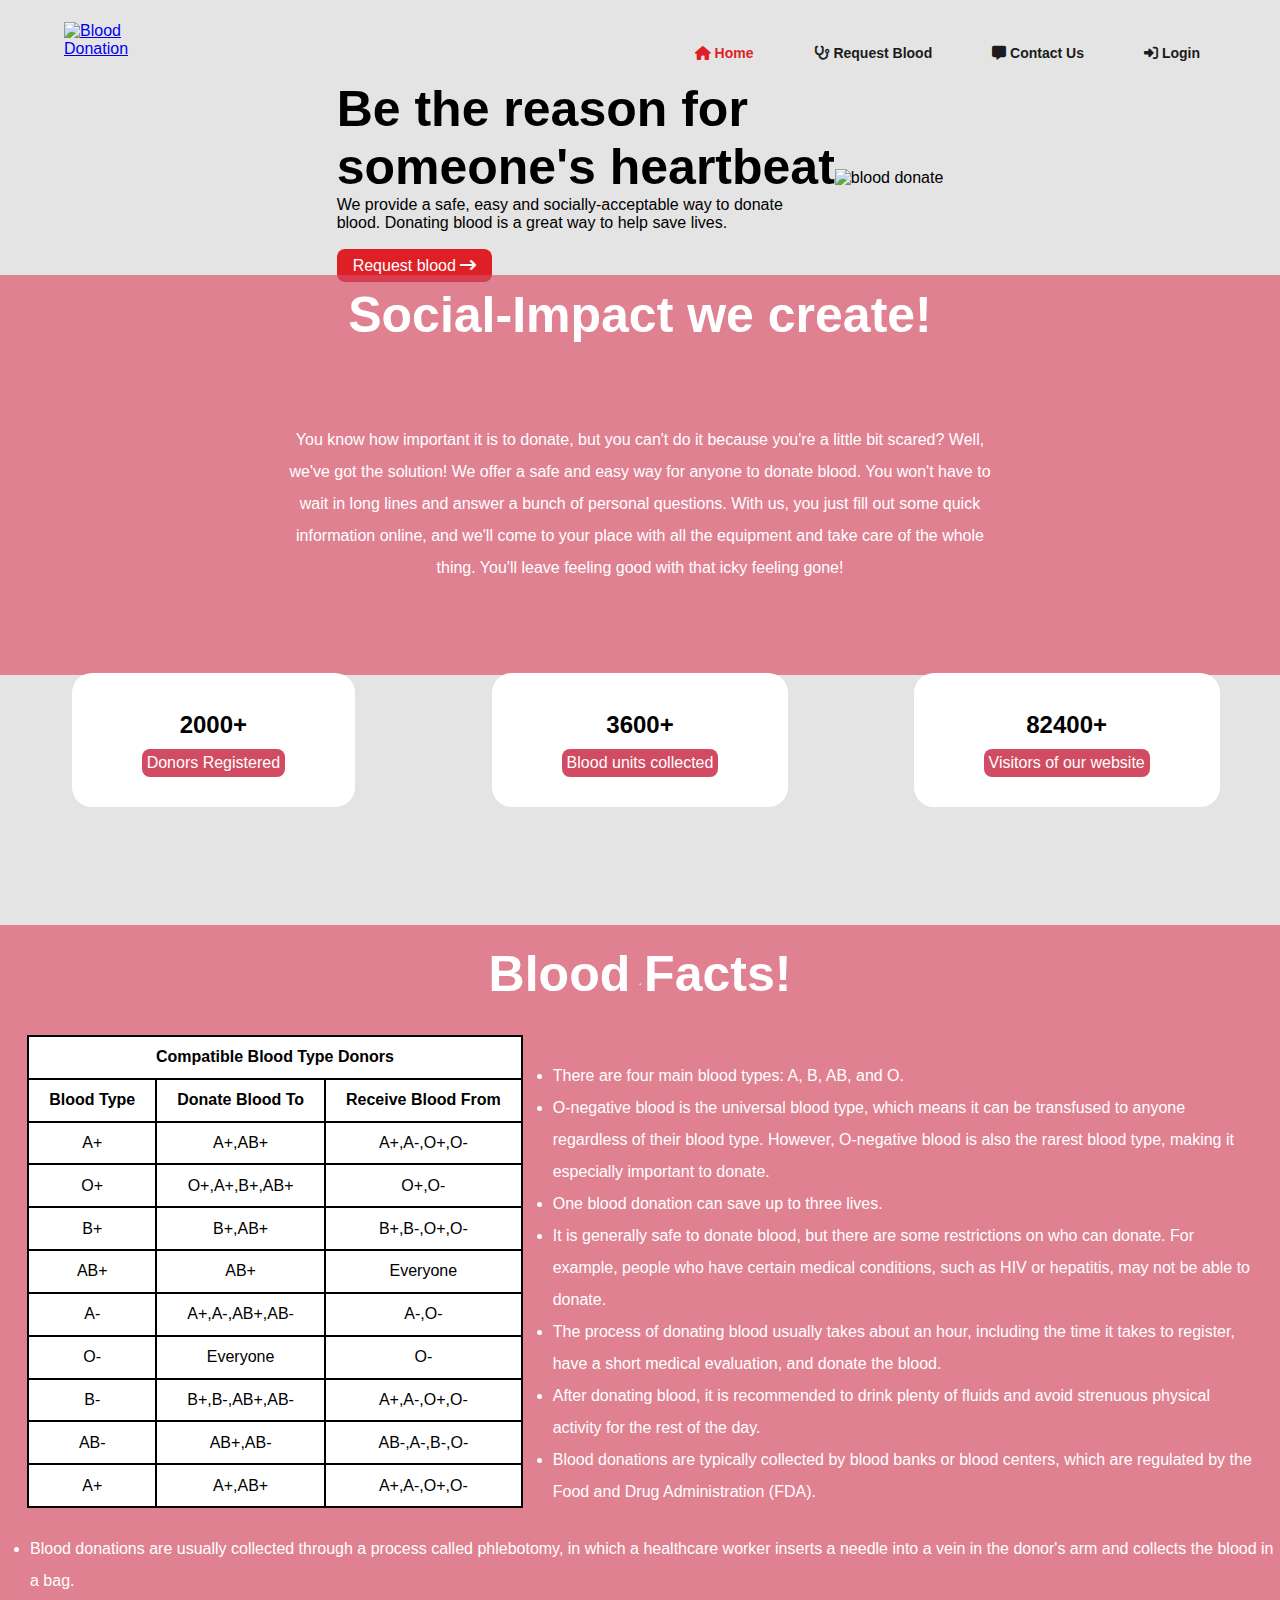
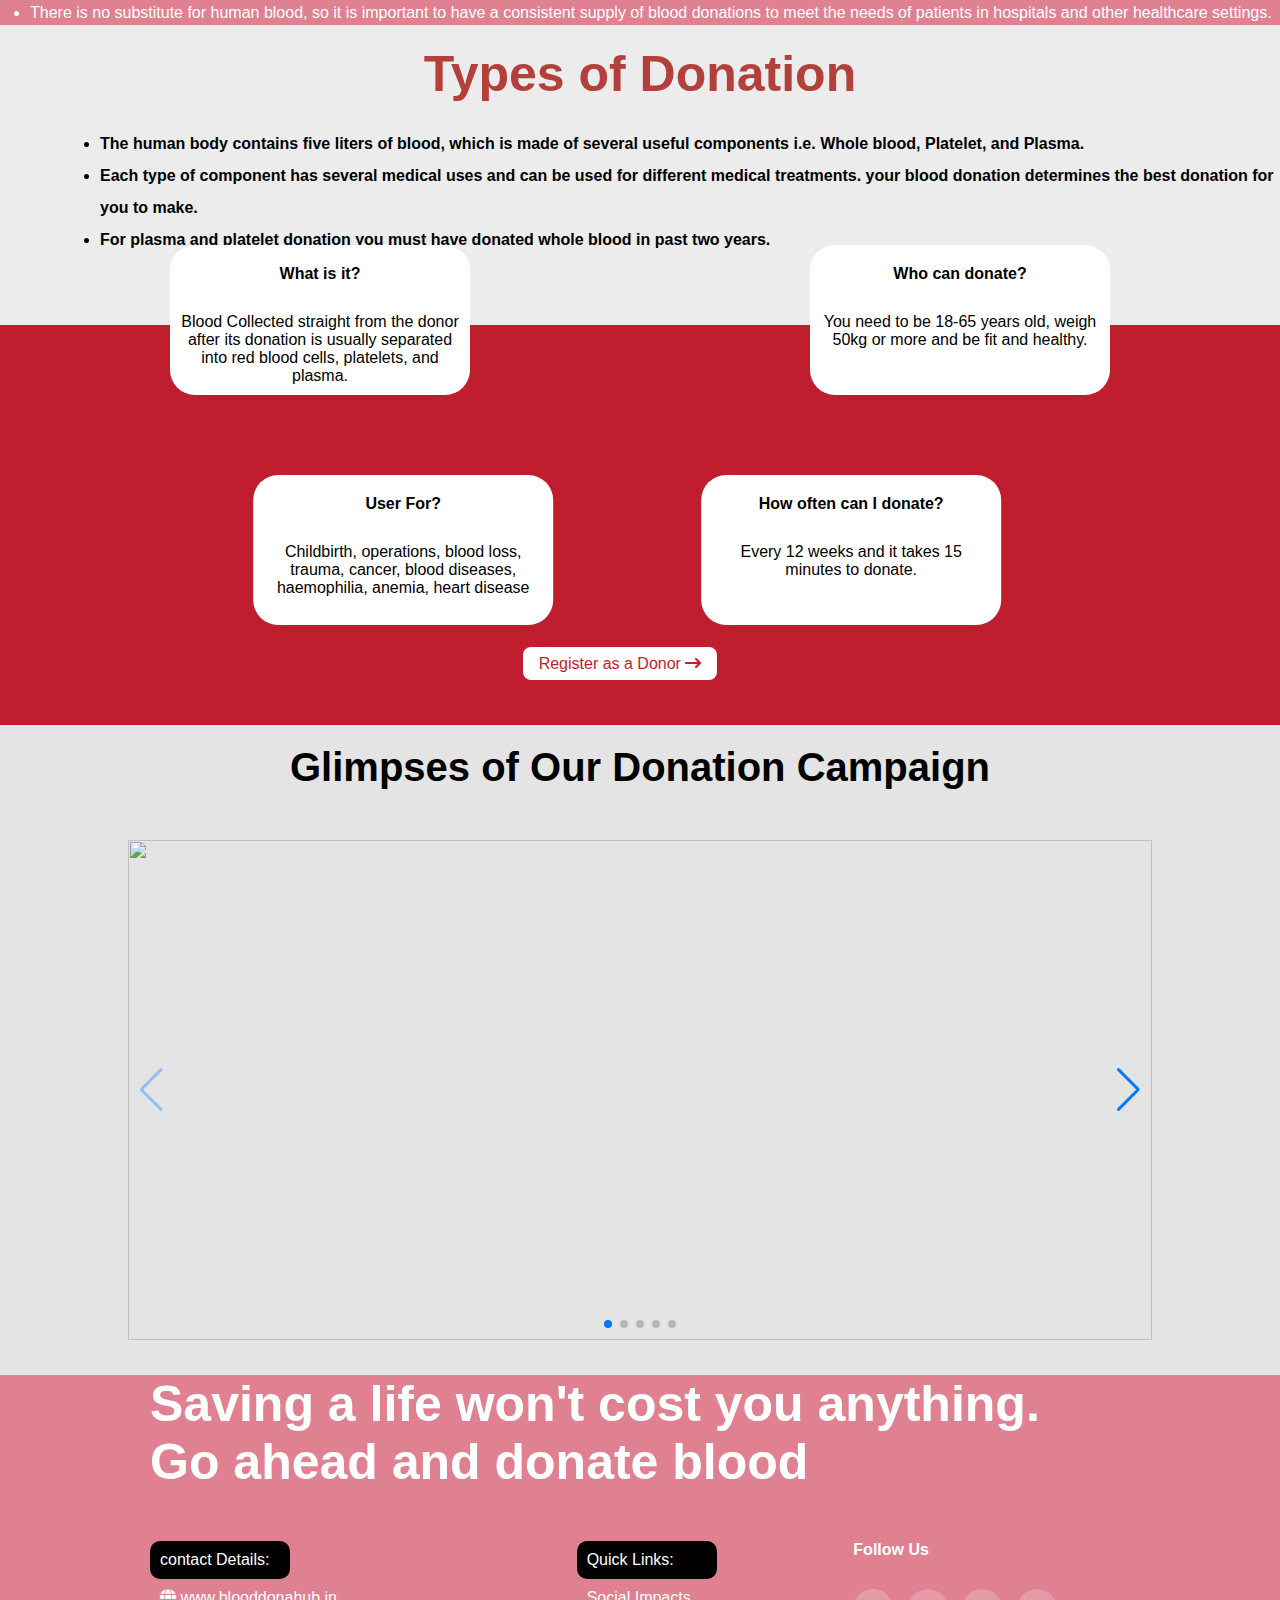
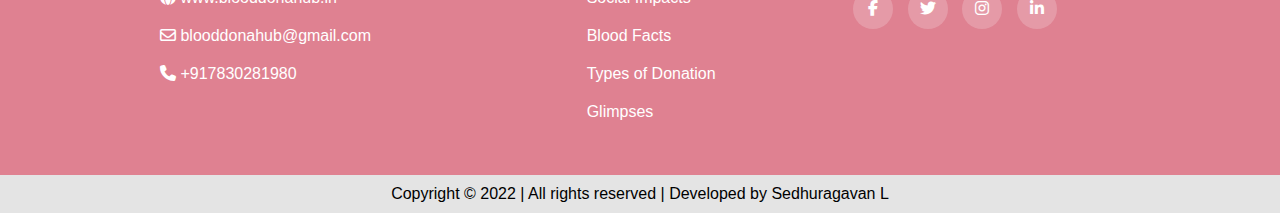
==== index.html @ 49764c5b "login" ====
<!DOCTYPE html>
<html lang="en">

<head>
    <meta charset="UTF-8">
    <meta http-equiv="X-UA-Compatible" content="IE=edge">
    <meta name="viewport" content="width=device-width, initial-scale=1.0">
    <title>Blood Donation</title>
    <link rel="stylesheet" href="css/style.css">
    <link rel="stylesheet" href="https://cdnjs.cloudflare.com/ajax/libs/font-awesome/6.2.0/css/all.min.css" />
    <link rel="stylesheet" href="https://cdn.jsdelivr.net/npm/swiper/swiper-bundle.min.css" />
    <script src="https://cdn.jsdelivr.net/npm/swiper/swiper-bundle.min.js"></script>
</head>

<body>
    <header>
        <div class="logo">
            <a href="index.html "><img src="media/logo.png" alt="Blood Donation"></a>
        </div>
        <nav class="navbar">
            <ul class="navbar-nav">
                <li class="nav-item active">
                    <a class="nav-link" href="#"><i class="fas fa-home"></i> Home</a>
                    <ul class="drop">
                        <li><a href="#">Impacts</a></li>
                        <li><a href="#">Blood Facts</a></li>
                        <li><a href="#">Types</a></li>
                        <li><a href="#">Glimpses</a></li>
                    </ul>
                </li>
                <li class="nav-item">
                    <a class="nav-link" href="#"><i class="fas fa-stethoscope"></i> Request Blood</a>
                </li>
                <li class="nav-item">
                    <a class="nav-link" href="./html/contact.html"><i class="fas fa-message"></i> Contact Us</a>
                </li>
                <li class="nav-item">
                    <a class="nav-link" href="./html/login.html"><i class="fa-solid fa-right-to-bracket"></i> Login</a>
                </li>
            </ul>
        </nav>
    </header>
    <div class="main">
        <div class="maincontent">
            <div class="contents">
                <h2>Be the reason for <br> someone's heartbeat</h2>
                <p>We provide a safe, easy and socially-acceptable way to donate <br> blood. Donating blood is a great
                    way to help save lives.</p>
                <div class="request"><a href="#">Request blood <i class="fas fa-arrow-right-long"></i></a></div>
            </div>
            <div class="image">
                <img src="./media/image12.png" alt="blood donate">
            </div>
        </div>
        <div class="impacts" id="impacts">
            <h2>Social-Impact we create!</h2>
            <p>You know how important it is to donate, but you can't do it because you're a little bit scared? Well,<br>
                we've got the solution! We offer a safe and easy way for anyone to donate blood. You won't have to <br>
                wait in long lines and answer a bunch of personal questions. With us, you just fill out some quick<br>
                information online, and we'll come to your place with all the equipment and take care of the whole<br>
                thing. You'll leave feeling good with that icky feeling gone!</p>
        </div>
        <div class="container">
            <div class="data">
                <img src="../media/donor.png" alt="">
                <h4>2000+</h4>
                <p>Donors Registered</p>
            </div>
            <div class="data">
                <img src="../media/bloodunit.png" alt="">
                <h4>3600+</h4>
                <p>Blood units collected</p>
            </div>
            <div class="data">
                <img src="../media/visitors.png" alt="">
                <h4>82400+</h4>
                <p>Visitors of our website</p>
            </div>
        </div>
        <div class="bloodfacts" id="bloodfacts">
            <h2>Blood Facts!</h2>
            <div class="horizondal">
                <hr>
            </div>
            <div class="tables">
                <table>
                    <tr>
                        <th colspan="3">Compatible Blood Type Donors
                    </tr>
                    <tr>
                        <th>Blood Type</th>
                        <th>Donate Blood To</th>
                        <th>Receive Blood From</th>
                    </tr>
                    <tr>
                        <td>A+</td>
                        <td>A+,AB+</td>
                        <td>A+,A-,O+,O-</td>
                    </tr>
                    <td>O+</td>
                    <td>O+,A+,B+,AB+</td>
                    <td>O+,O-</td>
                    </tr>
                    <td>B+</td>
                    <td>B+,AB+</td>
                    <td>B+,B-,O+,O-</td>
                    </tr>
                    <td>AB+</td>
                    <td>AB+</td>
                    <td>Everyone</td>
                    </tr>
                    <td>A-</td>
                    <td>A+,A-,AB+,AB-</td>
                    <td>A-,O-</td>
                    </tr>
                    <td>O-</td>
                    <td>Everyone</td>
                    <td>O-</td>
                    </tr>
                    <td>B-</td>
                    <td>B+,B-,AB+,AB-</td>
                    <td>A+,A-,O+,O-</td>
                    </tr>
                    <td>AB-</td>
                    <td>AB+,AB-</td>
                    <td>AB-,A-,B-,O-</td>
                    </tr>
                    <td>A+</td>
                    <td>A+,AB+</td>
                    <td>A+,A-,O+,O-</td>
                    </tr>
                </table>
                <ul>
                    <li>There are four main blood types: A, B, AB, and O.</li>
                    <li>O-negative blood is the universal blood type, which means it can be transfused to anyone
                        regardless of their blood type. However, O-negative blood is also the rarest blood type, making
                        it especially important to donate.</li>
                    <li>One blood donation can save up to three lives.</li>
                    <li>It is generally safe to donate blood, but there are some restrictions on who can donate. For
                        example, people who have certain medical conditions, such as HIV or hepatitis, may not be able
                        to donate.</li>
                    <li>The process of donating blood usually takes about an hour, including the time it takes to
                        register, have a short medical evaluation, and donate the blood.</li>
                    <li>After donating blood, it is recommended to drink plenty of fluids and avoid strenuous physical
                        activity for the rest of the day.
                    </li>
                    <li>Blood donations are typically collected by blood banks or blood centers, which are regulated by
                        the Food and Drug Administration (FDA).</li>
                </ul>
            </div>
            <ul>
                <li>Blood donations are usually collected through a process called phlebotomy, in which a healthcare
                    worker inserts a needle into a vein in the donor's arm and collects the blood in a bag.</li>
                <li>There is no substitute for human blood, so it is important to have a consistent supply of blood
                    donations to meet the needs of patients in hospitals and other healthcare settings.</li>
            </ul>
        </div>
        <div class="types" id="types">
            <h2>Types of Donation</h2>
            <ul>
                <li>The human body contains five liters of blood, which is made of several useful components i.e. Whole
                    blood, Platelet, and Plasma.
                </li>
                <li> Each type of component has several medical uses and can be used for different medical treatments.
                    your blood donation determines the best donation for you to make.
                </li>
                <li>For plasma and platelet donation you must have donated whole blood in past two years.
                </li>
            </ul>
        </div>
        <div class="donations">
            <div class="first">
                <div class="column">
                    <h4>What is it?</h4>
                    <p>Blood Collected straight from the donor after its donation is usually separated into red blood
                        cells,
                        platelets, and plasma.</p>
                </div>
                <div class="column">
                    <h4>Who can donate?</h4>
                    <p>You need to be 18-65 years old, weigh 50kg or more and be fit and healthy.</p>
                </div>
            </div>
            <div class="second">
                <div class="column">
                    <h4>User For?</h4>
                    <p>Childbirth, operations, blood loss,
                        trauma, cancer, blood diseases,
                        haemophilia, anemia, heart disease</p>
                </div>
                <div class="column">
                    <h4>How often can I donate?</h4>
                    <p>Every 12 weeks and it takes 15 minutes to donate.</p>
                </div>
            </div>
            <div class="donorarrow"><a href="#">Register as a Donor <i class="fas fa-arrow-right-long"></i></a></div>
        </div>
        <div class="slider" id="slider">
            <h2>Glimpses of Our Donation Campaign</h2>
            <div class="glimpses">
                <div class="swiper mySwiper">
                    <div class="swiper-wrapper">
                        <div class="swiper-slide"><img src="./media/camp.jpg" alt=""></div>
                        <div class="swiper-slide"><img src="./media/camp1.jpg" alt=""></div>
                        <div class="swiper-slide"><img src="./media/camp2.jpg" alt=""></div>
                        <div class="swiper-slide"><img src="./media/camp3.jpg" alt=""></div>
                        <div class="swiper-slide"><img src=" ./media/camp4.jpg" alt=""></div>
                    </div>
                    <div class="swiper-button-next"></div>
                    <div class="swiper-button-prev"></div>
                    <div class="swiper-pagination"></div>
                </div>
            </div>
        </div>

        <div class="footer">
            <h2>Saving a life won't cost you anything.<br>
                Go ahead and donate blood</h2>
            <div class="contact">
                <div class="details">
                    <div class="black">
                        <p>contact Details:</p>
                    </div>
                    <p><i class="fas fa-globe"></i> www.blooddonahub.in</p>
                    <p><i class="fa-regular fa-envelope"></i> blooddonahub@gmail.com</p>
                    <p><i class="fa-solid fa-phone"></i> +917830281980</p>
                </div>
                <div class="details">
                    <div class="black">
                        <p>Quick Links:</p>
                    </div>
                    <p><a href="#impacts">Social Impacts</a></p>
                    <p><a href="#bloodfacts">Blood Facts</a></p>
                    <p><a href="#types">Types of Donation</a></p>
                    <p><a href="#slider">Glimpses</a></p>

                </div>
                <div class="footer-col">
                    <h4>follow us</h4>
                    <div class="social-links">
                        <a href="#"><i class="fab fa-facebook-f"></i></a>
                        <a href="#"><i class="fab fa-twitter"></i></a>
                        <a href="#"><i class="fab fa-instagram"></i></a>
                        <a href="#"><i class="fab fa-linkedin-in"></i></a>
                    </div>
                </div>
            </div>
        </div>
            <footer>
                <div class="copyright">
                    <p>Copyright &copy; 2022 | All rights reserved | Developed by Sedhuragavan L</p>
                </div>
            </footer>

        

        <script>
            var swiper = new Swiper(".mySwiper", {
                cssMode: true,
                navigation: {
                    nextEl: ".swiper-button-next",
                    prevEl: ".swiper-button-prev",
                },
                pagination: {
                    el: ".swiper-pagination",
                },
                mousewheel: true,
                keyboard: true,
            });
        </script>

</body>

</html>
---- css/style.css ----
@import url('https://fonts.googleapis.com/css2?family=Montserrat:wght@500&display=swap');

* {
    margin: 0px;
    padding: 0px;
    font-family: sans-serif;
    scroll-behavior: smooth;
}

header {
    z-index: 5;
    width: 100%;
    height: 80px;
    background-color: #e4e4e4;
    display: flex;
    align-items: center;
    position: sticky;
}

.logo {
    margin-left: 5%;
}

.navbar {
    width: 100%;
    height: 100px;
    display: flex;
    justify-content: flex-end;
    align-items: center;
}

.navbar-nav {
    display: flex;
    margin-right: 50px;
    list-style-type: none;
}

.nav-item a {
    padding: 30px;
    text-decoration: none;
    font-weight: 800;
    font-size: 14px;
    color: #1b1b1b;
    transition: .4s ease-in-out;
}

.active a {
    color: #de1f26;
}

.drop {
    list-style-type: none;
    display: none;
}

.navbar li:nth-child(2):hover .drop {
    display: block;
}

.nav-item a:hover {
    color: #c15858;
}

.maincontent {
    background-color: #e4e4e4;
    display: flex;
    justify-content: center;
    align-items: center;
}

.maincontent h2 {
    font-size: 50px;
    font-weight: 600;
}

.request {
    margin-top: 25px;
}

.request a {
    border-radius: 8px;
    color: #ffff;
    text-decoration: none;
    padding: 8px 16px;
    background-color: #de1f26;

}

.impacts {
    background-image: url('../media/donate.jpg');
    background-repeat: no-repeat;
    background-position: center;
    width: 100%;
    height: 400px;
    position: relative;
    display: flex;
    flex-direction: column;
    justify-content: center;
    align-items: center;
}

.impacts:after {
    position: absolute;
    content: "";
    top: 0;
    left: 0;
    width: 100%;
    height: 100%;
    z-index: 0;
    background-color: rgb(209, 75, 98, 0.7);
}

.impacts h2 {
    z-index: 1;
    color: #ffff;
    font-size: 50px;
    transform: translateY(-80px);
}

.impacts p {
    z-index: 1;
    color: #ffff;
    letter-spacing: 1.5;
    line-height: 2;
    text-align-last: center;
}

.container {
    background-color: #e4e4e4;
    display: grid;
    grid-template-columns: 1fr 1fr 1fr;
    width: auto;
    height: 250px;
    justify-content: center;
    align-items: center;
}

.data {
    background-color: #ffff;
    margin: auto;
    padding: 20px 60px;
    border-radius: 20px;
    transform: translateY(-60px);
}

.data h4 {
    text-align: center;
    font-size: x-large;
}

.data p {
    margin: 10px;
    padding: 5px;
    text-align: center;
    color: #ffff;
    background-color: #d14b62;
    border-radius: 8px;
}

.bloodfacts {
    background-image: url('../media/bloodfacts.png');
    background-repeat: no-repeat;
    background-position: center;
    width: 100%;
    height: 700px;
    position: relative;
    display: flex;
    flex-direction: column;
    align-items: center;
}

.bloodfacts:after {
    position: absolute;
    content: "";
    top: 0;
    left: 0;
    width: 100%;
    height: 100%;
    z-index: 0;
    background-color: rgb(209, 75, 98, 0.7);
}

.bloodfacts h2 {
    z-index: 1;
    color: #ffff;
    font-size: 50px;
    transform: translateY(20px);
}

.tables {
    margin-top: 50px;
    z-index: 1;
    display: flex;
    justify-content: center;
}



.tables table,
th,
tr,
td {
    background-color: #ffff;
    border: 2px solid black;
    border-collapse: collapse;
    padding: 10px 20px;
    text-align: center;
}

.tables ul {
    color: #ffff;
    margin-left: 30px;
    width: 700px;
    letter-spacing: 1.5;
    line-height: 2;
}

ul {
    margin-top: 25px;
    z-index: 2;
    color: #ffff;
    margin-left: 30px;
    letter-spacing: 1.5;
    line-height: 2;
}

.types {
    background-color: rgb(228, 228, 228, 0.7);
    width: 100%;
    height: 300px;
}

.horizondal {
    z-index: 10;
}

.types h2 {
    font-size: 50px;
    font-weight: 600;
    padding-top: 20px;
    text-align: center;
    color: #b3403a;
}

.types ul {
    color: black;
    margin-left: 100px;
}

.types ul li {
    letter-spacing: 1.5;
    line-height: 2;
    font-weight: 600;
}

.donations {
    background-color: rgb(192, 30, 46);
    width: 100%;
    height: 400px;

}

.column {
    width: 300px;
    height: 150px;
    text-align: center;
    background-color: #ffffff;
    border-radius: 25px;
}

.column h4 {
    padding: 20px;
}

.column p {
    padding: 10px;
}

.first {
    display: flex;
    justify-content: space-around;
    transform: translateY(-80px);
}

.second {
    display: flex;
    width: 70%;
    justify-content: space-around;
    transform: translateX(20%);

}

.donorarrow {
    margin-top: 30px;
    text-align: center;
    transform: translatex(-20px);
}

.donorarrow a {
    border-radius: 8px;
    color: #c01e2e;
    width: fit-content;
    text-decoration: none;
    padding: 8px 16px;
    background-color: #ffff;
}

.slider {
    background-color: #e4e4e4;
    width: 100%;
    height: 650px;
}

.slider h2 {
    font-size: 40px;
    font-weight: 600;
    padding-top: 20px;
    text-align: center;
}

.swiper {
    margin-top: 50px;
    width: 80%;
    height: 500px;
}

.swiper-slide {
    text-align: center;
    font-size: 18px;

    display: -webkit-box;
    display: -ms-flexbox;
    display: -webkit-flex;
    display: flex;
    -webkit-box-pack: center;
    -ms-flex-pack: center;
    -webkit-justify-content: center;
    justify-content: center;
    -webkit-box-align: center;
    -ms-flex-align: center;
    -webkit-align-items: center;
    align-items: center;
}

.swiper-slide img {
    display: block;
    width: 100%;
    height: 100%;
    object-fit: cover;
}

.footer {
    background-image: url('../media/footer.png');
    background-repeat: no-repeat;
    background-position: center;
    width: 100%;
    height: 400px;
    position: relative;
    display: flex;
    flex-direction: column;
}

.footer:after {
    position: absolute;
    content: "";
    top: 0;
    left: 0;
    width: 100%;
    height: 100%;
    z-index: 0;
    background-color: rgb(209, 75, 98, 0.7);
}

.footer h2 {
    z-index: 5;
    color: #ffff;
    font-size: 50px;
    margin-left: 150px;

}

.contact {
    margin-top: 50px;
    z-index: 5;
    display: grid;
    grid-template-columns: 1fr 1fr 1fr;
}



.details {
    display: flex;
    flex-direction: column;
}

.details p {
    margin-left: 150px;
    padding: 10px;
}

.details a {
    text-decoration: none;
    color: #ffff;
    font-weight: 500;
}

.contact p {
    color: #ffff;
}

.black p {
    z-index: 6;
    width: 120px;
    color: #ffff;
    border-radius: 10px;
    background-color: black;
}

.messagebox {
    background-color: white;
    z-index: 6;
    width: 500px;
    height: 150px;
    border-radius: 20px;
    padding: 20px;
}

.messagebox p {
    color: black;
    padding: 10px;
    font-weight: 600;
}


.footer-col h4 {
    margin-bottom: 30px;
    color: #ffffff;
    text-transform: capitalize;
    font-weight: 600;
}


.social-links a {
    display: inline-block;
    height: 40px;
    width: 40px;
    background-color: rgba(255, 255, 255, 0.2);
    margin: 0 10px 10px 0;
    text-align: center;
    line-height: 40px;
    border-radius: 50%;
    color: #ffffff;
    transition: all 0.5s ease;
}

.social-links a:hover {
    color: #24262b;
    background-color: #ffffff;
}

.copyright p {
    width: 100%;
    z-index: 5;
    background-color: #e4e4e4;
    text-align: center;
    padding:10px 0px;
    text-align: center;
    color: black;
    cursor: pointer;

}

/* ------------------------------Contact page----------------------------------------- */

.request-container {
    display: flex;
    background-color: #e4e4e4;
}

.request-container .left-image,
.request-container .request-form {
    padding: 2%;
    display: flex;
    flex-direction: column;
    justify-content: center;
    align-items: center;
    font-size: 1.5rem;
}

.request-container .left-image {
    width: 50%;
}

.request-container .left-image img {
    max-width: 80%;
    height: auto;
    border-radius: 10px;
}

.request-container .request-form {
    width: 30%;
    margin: 5%;
    box-sizing: border-box;
    border: 2px solid rgba(255, 0, 0, 0.5);
    border-radius: 10px;
}

.request-container .request-form form {
    display: flex;
    flex-direction: column;
    font-size: 1.2rem;
    width: 100%;
}

.request-container .request-form form h2 {
    color: red;
}

.request-container .request-form form label {
    opacity: .75;
}

.request-container .request-form form input {

    height: 30px;
    border: 1.5px solid rgba(32, 33, 37, 0.3);
    padding: 5px;
    width: 90%;
    border-radius: 6px;
}

.request-container .request-form form textarea {
    border-radius: 6px;
    width: 90%;
    border: 1.5px solid rgba(32, 33, 37, 0.3);

}

.request-container .request-form form button {
    margin: 30px 0 0 0;
    background-color: red;
    color: white;
    border: none;
    padding: 10px 20px;
    width: max-content;
    border-radius: 20px;
}

/* ------------------------Contact page end------------------------------------ */
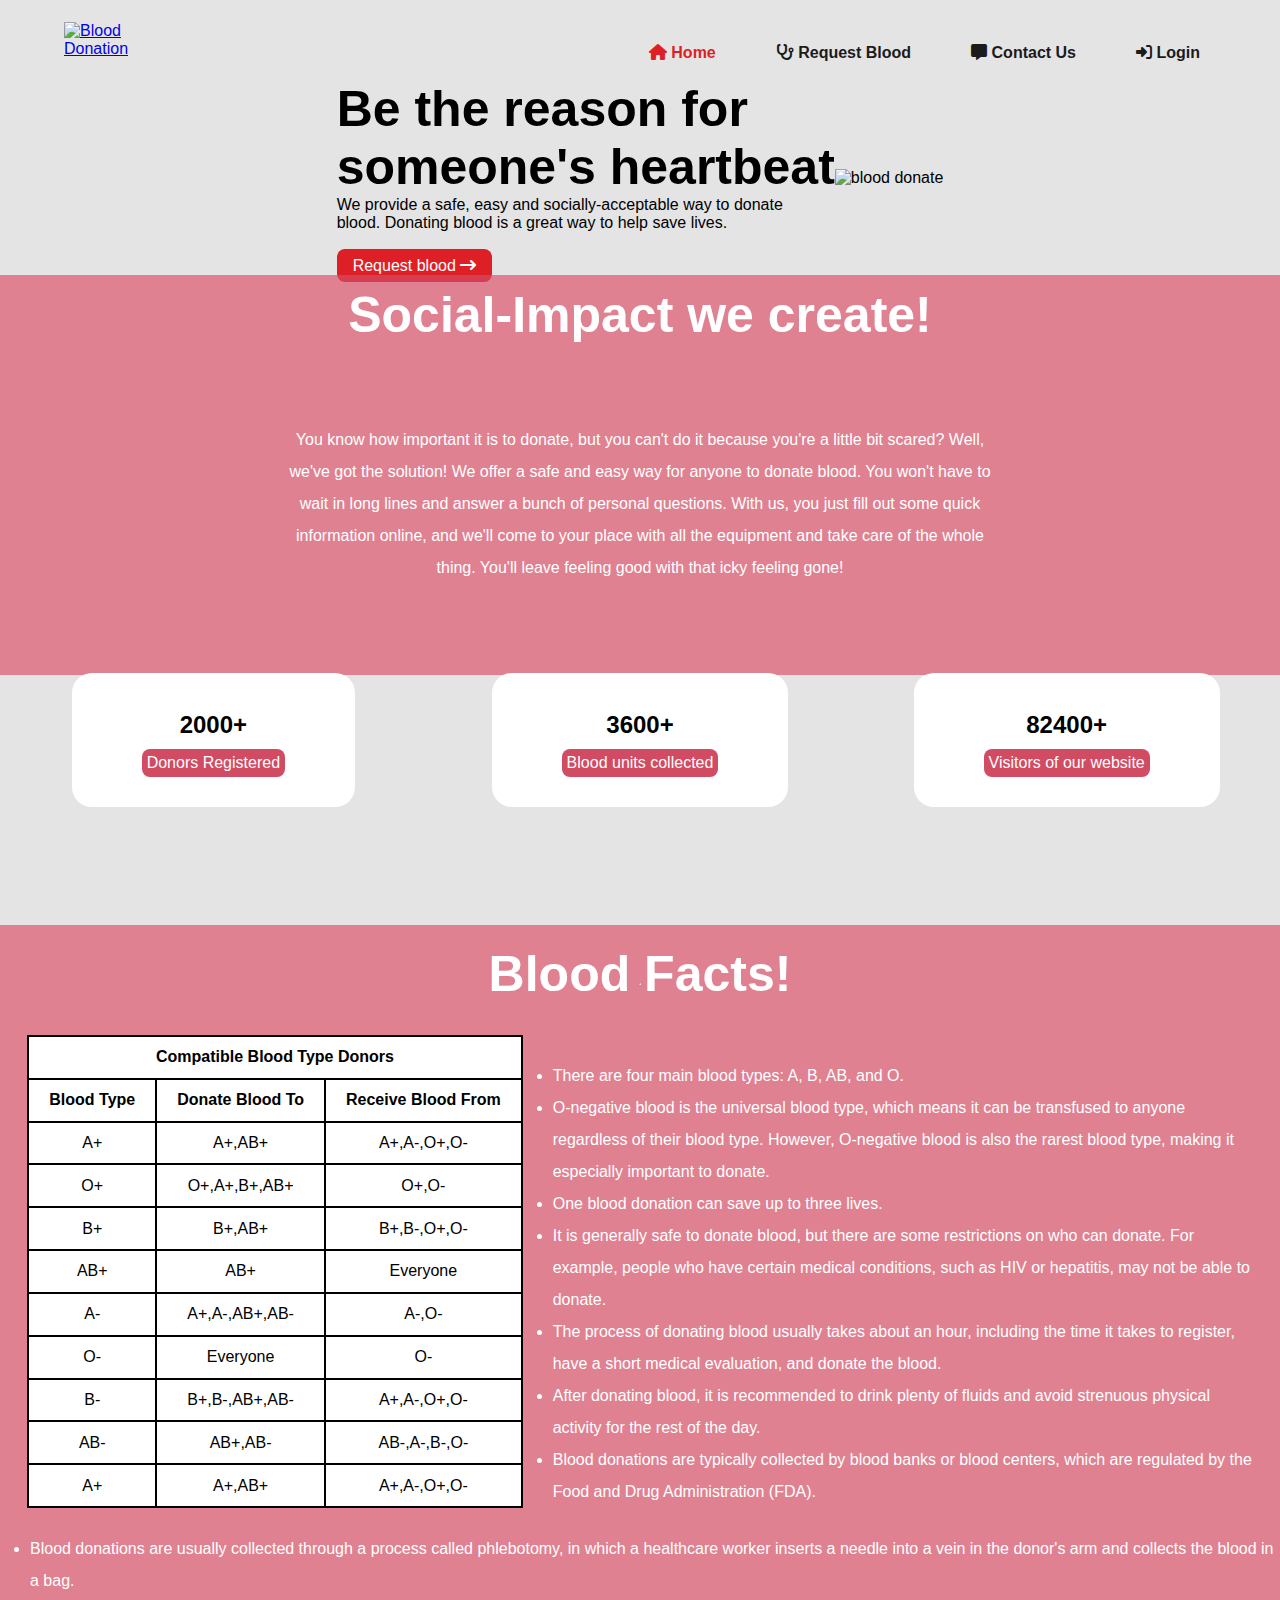
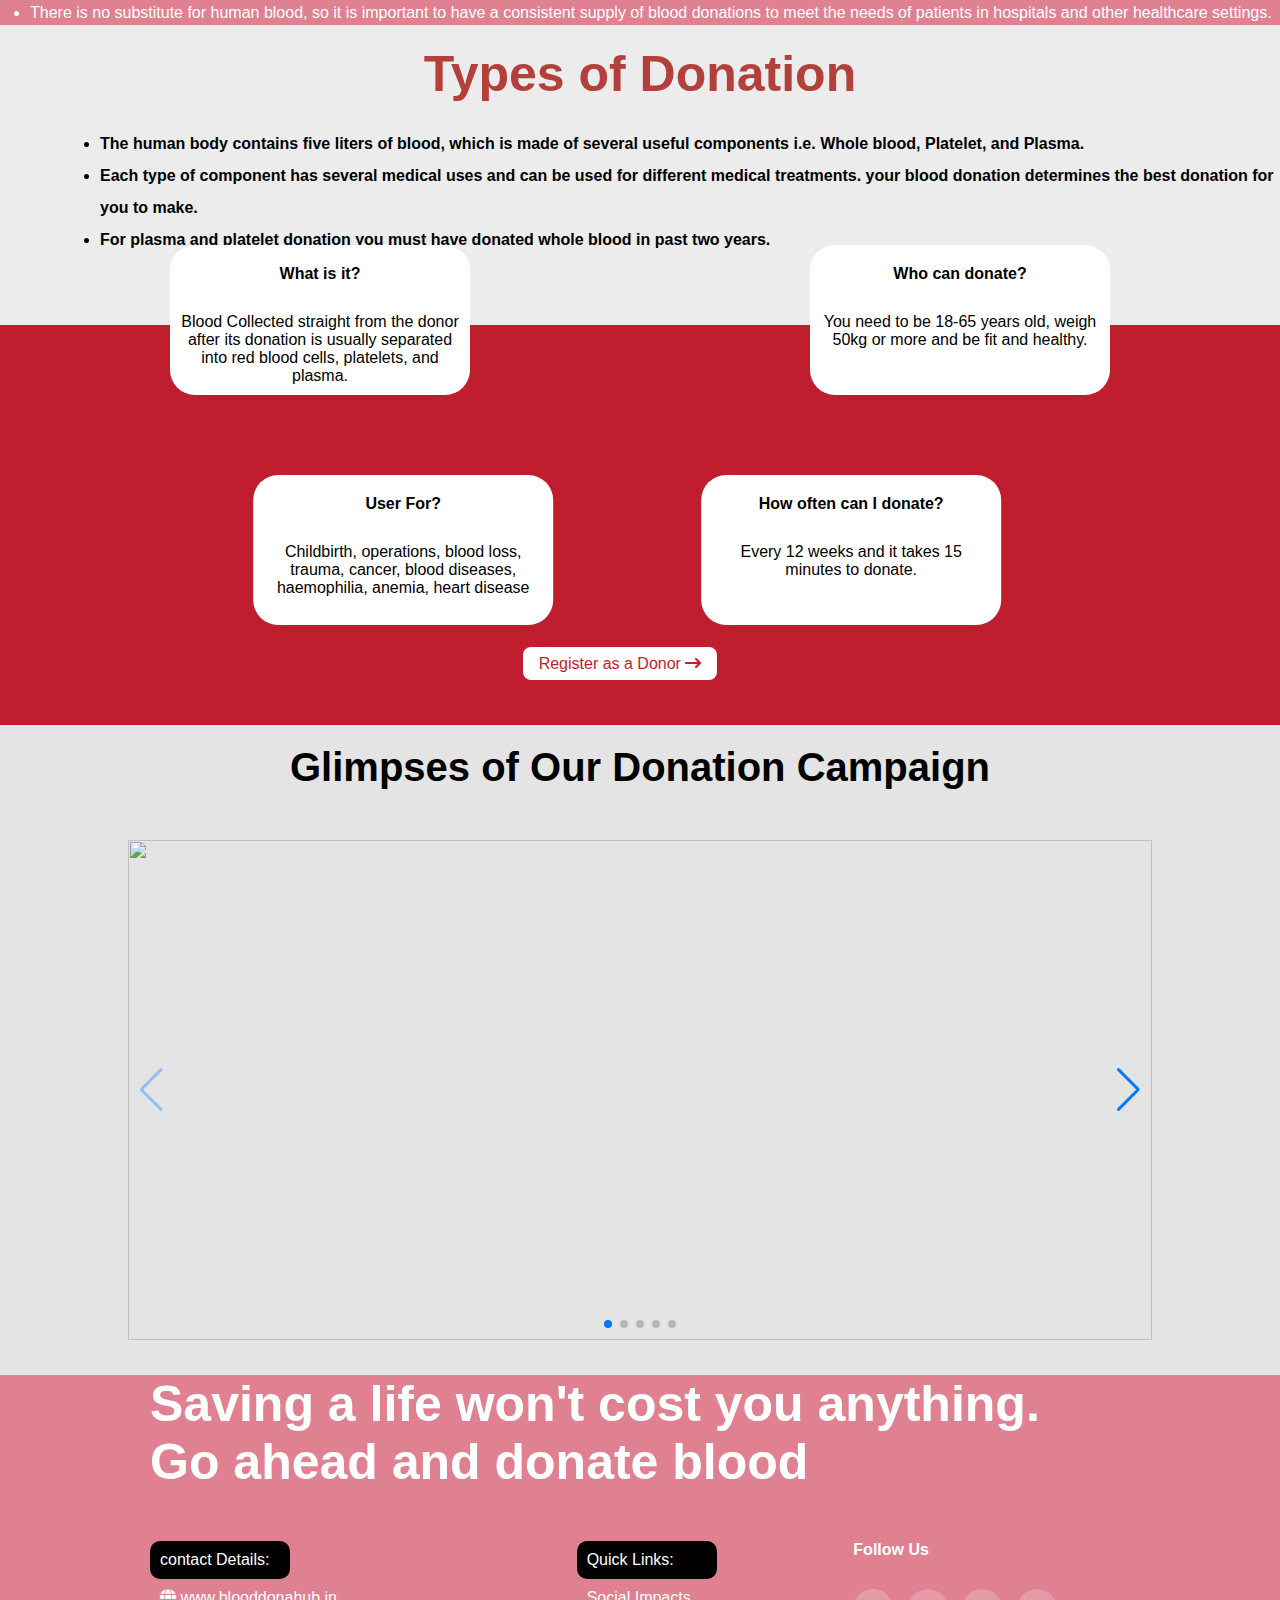
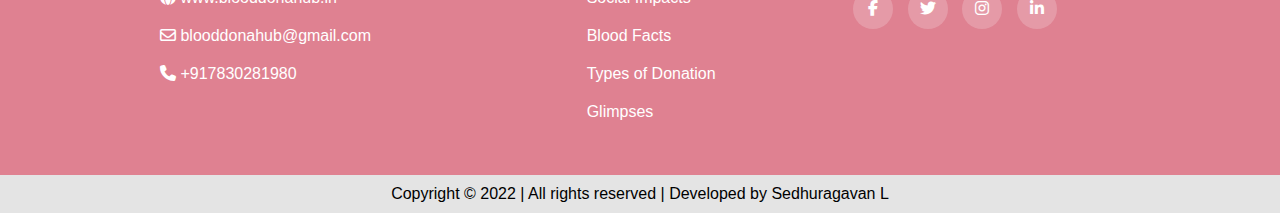
==== commit 91390b72: "files updated" ====
--- a/index.html
+++ b/index.html
@@ -21,15 +21,10 @@
             <ul class="navbar-nav">
                 <li class="nav-item active">
                     <a class="nav-link" href="#"><i class="fas fa-home"></i> Home</a>
-                    <ul class="drop">
-                        <li><a href="#">Impacts</a></li>
-                        <li><a href="#">Blood Facts</a></li>
-                        <li><a href="#">Types</a></li>
-                        <li><a href="#">Glimpses</a></li>
-                    </ul>
                 </li>
                 <li class="nav-item">
-                    <a class="nav-link" href="#"><i class="fas fa-stethoscope"></i> Request Blood</a>
+                    <a class="nav-link" href="./html/requestblood.html"><i class="fas fa-stethoscope"></i> Request
+                        Blood</a>
                 </li>
                 <li class="nav-item">
                     <a class="nav-link" href="./html/contact.html"><i class="fas fa-message"></i> Contact Us</a>
@@ -193,7 +188,8 @@
                     <p>Every 12 weeks and it takes 15 minutes to donate.</p>
                 </div>
             </div>
-            <div class="donorarrow"><a href="#">Register as a Donor <i class="fas fa-arrow-right-long"></i></a></div>
+            <div class="donorarrow"><a href="./html/register.html">Register as a Donor <i
+                        class="fas fa-arrow-right-long"></i></a></div>
         </div>
         <div class="slider" id="slider">
             <h2>Glimpses of Our Donation Campaign</h2>
@@ -246,13 +242,13 @@
                 </div>
             </div>
         </div>
-            <footer>
-                <div class="copyright">
-                    <p>Copyright &copy; 2022 | All rights reserved | Developed by Sedhuragavan L</p>
-                </div>
-            </footer>
-
-        
+        <footer>
+            <div class="copyright">
+                <p>Copyright &copy; 2022 | All rights reserved | Developed by Sedhuragavan L</p>
+            </div>
+        </footer>
+
+
 
         <script>
             var swiper = new Swiper(".mySwiper", {
--- a/css/style.css
+++ b/css/style.css
@@ -39,7 +39,7 @@
     padding: 30px;
     text-decoration: none;
     font-weight: 800;
-    font-size: 14px;
+    font-size: 16px;
     color: #1b1b1b;
     transition: .4s ease-in-out;
 }
@@ -463,7 +463,7 @@
     z-index: 5;
     background-color: #e4e4e4;
     text-align: center;
-    padding:10px 0px;
+    padding: 10px 0px;
     text-align: center;
     color: black;
     cursor: pointer;
@@ -472,78 +472,391 @@
 
 /* ------------------------------Contact page----------------------------------------- */
 
-.request-container {
-    display: flex;
+.contactus {
+    background-image: url('../media/bloodfacts.png');
+    background-repeat: no-repeat;
+    background-position: center;
+    display: flex;
+    justify-content: center;
+    align-items: center;
+}
+
+.contactus:after {
+    position: absolute;
+    content: "";
+    top: 0;
+    left: 0;
+    width: 100%;
+    height: 98.5%;
+    z-index: 0;
+    background-color: rgb(209, 75, 98, 0.7);
+}
+
+.c_main {
+    z-index: 5;
+    position: relative;
+    padding-top: 36px;
+    padding-bottom: 36px;
+}
+
+.c_container {
+    width: 100%;
+    margin: auto;
+    display: grid;
+}
+
+.section-header {
+    width: 70%;
+    margin: auto;
+    margin-bottom: 50px;
+    text-align: center;
+}
+
+.section-header h2 {
+    color: #ffff;
+    font-weight: bold;
+    font-size: 3rem;
+    margin-bottom: 20px;
+}
+
+.section-header p {
+    color: #ffff;
+    font-weight: 400;
+    font-size: large;
+}
+
+.row {
+    display: flex;
+    width: 100%;
+    align-items: center;
+    justify-content: center;
+}
+
+.contact-info {
+    width: 30%;
+}
+
+.contact-info-item {
+    display: flex;
+    margin-bottom: 30px;
+}
+
+.contact-info-icon {
+    height: 70px;
+    width: 70px;
+    background-color: #ffffff;
+
+    text-align: center;
+    border-radius: 50%;
+}
+
+.contact-info-icon i {
+    color: black;
+    font-size: 30px;
+    line-height: 70px;
+}
+
+.contact-info-content {
+    margin-left: 20px;
+}
+
+.contact-info-content h4 {
+    color: #ffff;
+    font-size: 1.4em;
+    margin-bottom: 5px;
+}
+
+.contact-info-content p {
+    color: #ffff;
+    font-size: 1em;
+}
+
+.contact-form {
+    background-color: #fff;
+    padding: 40px;
+    width: 40%;
+    padding-bottom: 20px;
+    padding-top: 20px;
+    border-radius: 20px;
+}
+
+.contact-form h2 {
+    font-weight: bold;
+    font-size: 1.5rem;
+    margin-bottom: 10px;
+    color: #333;
+}
+
+.contact-form .input-box {
+    position: relative;
+    width: 100%;
+    margin-top: 5px;
+}
+
+.contact-form .input-box input,
+.contact-form .input-box textarea {
+    width: 100%;
+    padding: 5px 0;
+    font-size: 14px;
+    margin: 10px 0;
+    border: none;
+    border-bottom: 2px solid #333;
+    outline: none;
+    resize: none;
+}
+
+.contact-form .input-box span {
+    position: absolute;
+    left: 0;
+    padding: 5px 0;
+    font-size: 16px;
+    margin: 10px 0;
+    pointer-events: none;
+    transition: 0.5s;
+    color: #666;
+}
+
+.contact-form .input-box input:focus~span,
+.contact-form .input-box textarea:focus~span {
+    color: #ff0000;
+    font-size: 12px;
+    transform: translateY(-20px);
+}
+
+.contact-form .input-box input[type="submit"] {
+    width: 100%;
+    background: #ff0000;
+    color: #ffff;
+    border: none;
+    cursor: pointer;
+    padding: 10px;
+    font-size: 18px;
+    transition: 0.5s;
+}
+
+.contact-form .input-box input[type="submit"]:hover {
+    background: #ffff;
+    color: #ff0000;
+    border: 1px solid #ff0000;
+
+}
+
+/* ------------------------Contact page end------------------------------------ */
+
+/* ------------------------Login page start------------------------------------ */
+
+.login_body {
+
+    display: grid;
+    width: 100%;
+    height: 83.2vh;
+    justify-content: center;
+    align-items: center;
+    background: white;
+    box-shadow: 10px 10px 15px rgba(0, 0, 0, 0.05);
     background-color: #e4e4e4;
 }
 
-.request-container .left-image,
-.request-container .request-form {
-    padding: 2%;
+.center {
+
+    width: 400px;
+    background: white;
+    border-radius: 10px;
+    box-shadow: 10px 10px 15px rgba(0, 0, 0, 0.05);
+}
+
+.center h1 {
+    color: #ff0000;
+    text-align: center;
+    padding: 20px 0;
+    border-bottom: 1px solid #666666;
+}
+
+.center form {
+    padding: 0 40px;
+    box-sizing: border-box;
+}
+
+form .txt_field {
+    position: relative;
+    border-bottom: 2px solid #adadad;
+    margin: 30px 0;
+}
+
+.txt_field input {
+    width: 100%;
+    padding: 0 5px;
+    height: 40px;
+    font-size: 16px;
+    border: none;
+    background: none;
+    outline: none;
+}
+
+.txt_field label {
+    position: absolute;
+    top: 50%;
+    left: 5px;
+    color: #666666;
+    transform: translateY(-50%);
+    font-size: 16px;
+    pointer-events: none;
+    transition: .5s;
+}
+
+.txt_field span::before {
+    content: '';
+    position: absolute;
+    top: 40px;
+    left: 0;
+    width: 0%;
+    height: 2px;
+    background: #ff0000;
+    transition: .5s;
+}
+
+.txt_field input:focus~label,
+.txt_field input:valid~label {
+    top: -5px;
+    color: #ff0000;
+}
+
+.txt_field input:focus~span::before,
+.txt_field input:valid~span::before {
+    width: 100%;
+}
+
+.pass {
+    margin: -5px 0 20px 5px;
+    color: #666666;
+    cursor: pointer;
+}
+
+.pass:hover {
+    color: #1b1b1b;
+    text-decoration: underline;
+    text-underline-position: below;
+    transition-delay: 1s ease-in-out;
+
+}
+
+input[type="submit"] {
+    width: 100%;
+    height: 50px;
+    border: 1px solid;
+    background: #ff0000;
+    border-radius: 25px;
+    font-size: 18px;
+    color: #ffff;
+    font-weight: 700;
+    cursor: pointer;
+    outline: none;
+}
+
+input[type="submit"]:hover {
+    background: #ffff;
+    border-color: #ff0000;
+    color: #ff0000;
+    transition: .5s;
+}
+
+.signup_link {
+    margin: 30px 0;
+    text-align: center;
+    font-size: 16px;
+    color: #666666;
+}
+
+.signup_link a {
+    color: #ff0000;
+    text-decoration: none;
+}
+
+.signup_link a:hover {
+    text-decoration: underline;
+}
+
+/* ------------------------Login page end------------------------------------ */
+
+/* ------------------------Registration page start------------------------------------ */
+
+
+.peronsal-info {
     display: flex;
     flex-direction: column;
+    width: 70%;
+    height: 60vh;
+    margin: auto;
+    align-items: center;
+}
+
+.peronsal-info .title {
+    margin-top: 30px;
+
+    font-size: 2rem;
+    font-weight: 500;
+    text-align: center;
+    color: #ff0000;
+}
+
+.peronsal-info form {
+    width: 80%;
+    display: flex;
+    flex-direction: column;
+    align-items: center;
+}
+
+.peronsal-info form .form-items {
+    width: 100%;
+    display: flex;
     justify-content: center;
-    align-items: center;
-    font-size: 1.5rem;
-}
-
-.request-container .left-image {
+}
+
+.peronsal-info form .form-items .left,
+.peronsal-info form .form-items .right {
     width: 50%;
-}
-
-.request-container .left-image img {
-    max-width: 80%;
-    height: auto;
-    border-radius: 10px;
-}
-
-.request-container .request-form {
-    width: 30%;
-    margin: 5%;
-    box-sizing: border-box;
-    border: 2px solid rgba(255, 0, 0, 0.5);
-    border-radius: 10px;
-}
-
-.request-container .request-form form {
+    padding: 5%;
     display: flex;
     flex-direction: column;
-    font-size: 1.2rem;
-    width: 100%;
-}
-
-.request-container .request-form form h2 {
-    color: red;
-}
-
-.request-container .request-form form label {
-    opacity: .75;
-}
-
-.request-container .request-form form input {
-
-    height: 30px;
-    border: 1.5px solid rgba(32, 33, 37, 0.3);
+}
+
+.peronsal-info form .form-items label {
+    margin-top: 10px;
+}
+
+.peronsal-info form .form-items input,
+.peronsal-info form .form-items select {
+    height: 40px;
     padding: 5px;
-    width: 90%;
+    border-top: none;
+    border-left: none;
+    border-right: none;
+    width: 100%;
     border-radius: 6px;
-}
-
-.request-container .request-form form textarea {
-    border-radius: 6px;
-    width: 90%;
-    border: 1.5px solid rgba(32, 33, 37, 0.3);
-
-}
-
-.request-container .request-form form button {
-    margin: 30px 0 0 0;
-    background-color: red;
+    outline: none;
+
+}
+
+.peronsal-info form button {
+    background-color: #ff0000;
     color: white;
     border: none;
-    padding: 10px 20px;
-    width: max-content;
-    border-radius: 20px;
-}
-
-/* ------------------------Contact page end------------------------------------ */+    padding: 5px 10px;
+    border-radius: 10px;
+    font-size: 1.5rem;
+    margin-bottom: 10px;
+}
+
+.peronsal-info form button:hover {
+    background-color: #ffff;
+    color: #ff0000;
+    border: 1px solid #ff0000;
+}
+
+input {
+    box-sizing: border-box;
+    border: 1px solid black;
+    width: 200px;
+}
+
+/* ------------------------Registration page end------------------------------------ */